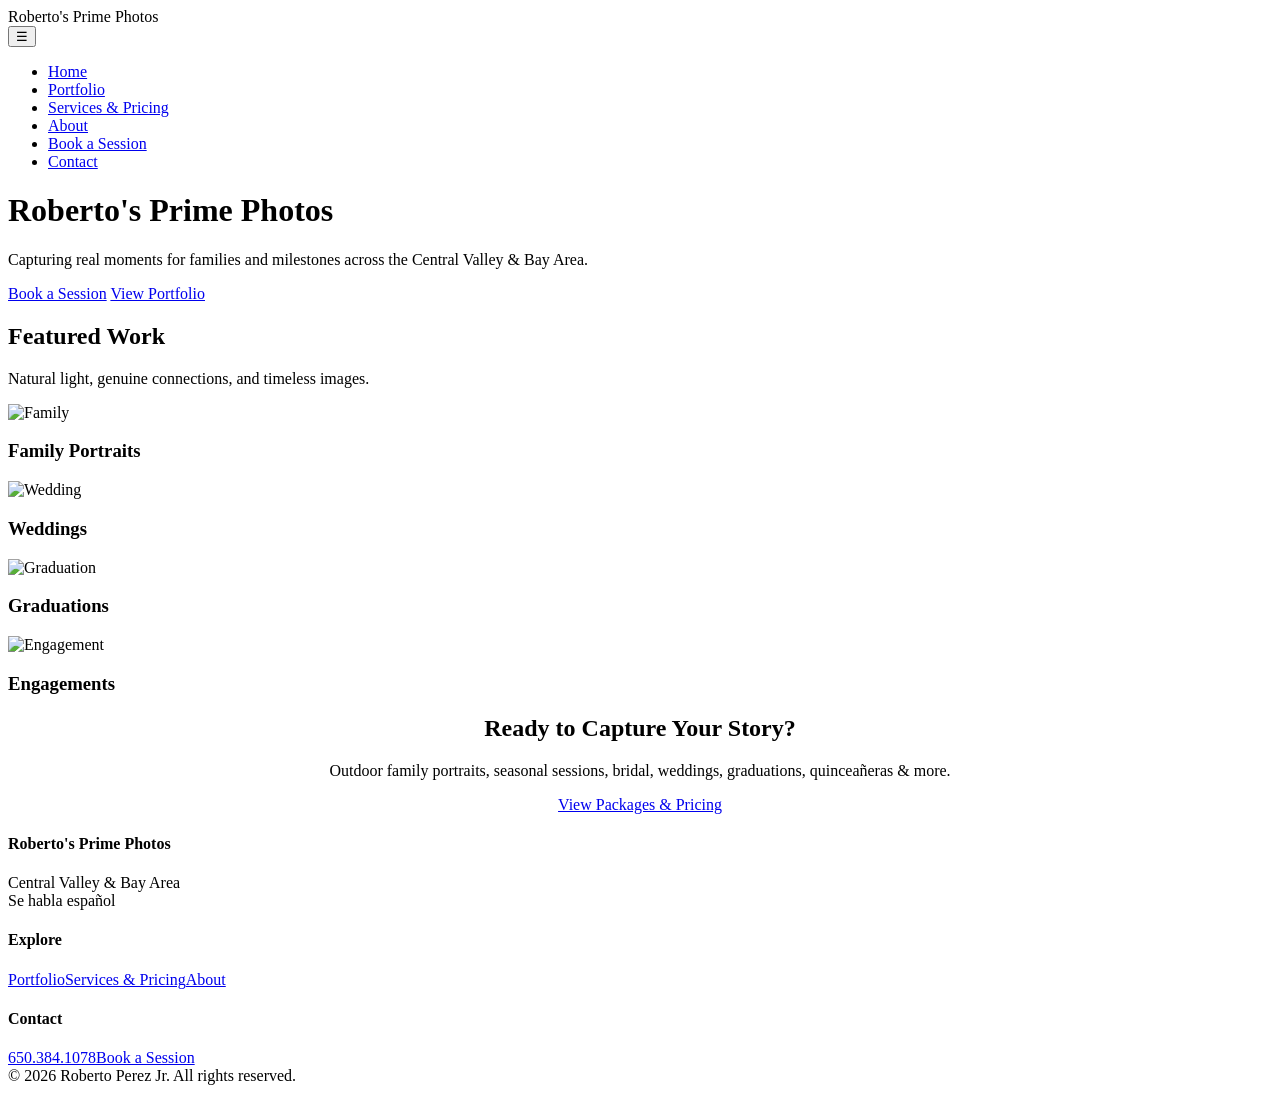
==== index.html @ 820a1268 "Add homepage" ====
<!DOCTYPE html>
<html lang="en">
<head>
<meta charset="UTF-8">
<meta name="viewport" content="width=device-width, initial-scale=1.0">
<title>Roberto's Prime Photos | Central Valley & Bay Area Photographer</title>
<meta name="description" content="Professional photography for families, weddings, graduations and events in California’s Central Valley and Bay Area.">
<link rel="stylesheet" href="styles.css">
</head>
<body>
<nav>
  <div class="logo">Roberto's <span>Prime Photos</span></div>
  <button class="menu-btn">☰</button>
  <ul>
    <li><a href="index.html">Home</a></li>
    <li><a href="portfolio.html">Portfolio</a></li>
    <li><a href="services.html">Services & Pricing</a></li>
    <li><a href="about.html">About</a></li>
    <li><a href="book.html" class="nav-cta">Book a Session</a></li>
    <li><a href="contact.html">Contact</a></li>
  </ul>
</nav>

<header class="hero">
  <div>
    <h1>Roberto's Prime Photos</h1>
    <p>Capturing real moments for families and milestones across the Central Valley & Bay Area.</p>
    <a href="book.html" class="btn">Book a Session</a>
    <a href="portfolio.html" class="btn btn-outline">View Portfolio</a>
  </div>
</header>

<section>
  <h2 class="section-title">Featured Work</h2>
  <p class="section-sub">Natural light, genuine connections, and timeless images.</p>
  <div class="grid-4">
    <div class="card"><img src="https://images.unsplash.com/photo-1511895426328-dc8714191300?w=800&q=80" alt="Family"><div class="card-body"><h3>Family Portraits</h3></div></div>
    <div class="card"><img src="https://images.unsplash.com/photo-1519741497674-611481863552?w=800&q=80" alt="Wedding"><div class="card-body"><h3>Weddings</h3></div></div>
    <div class="card"><img src="https://images.unsplash.com/photo-1523050854058-8df90110c9f1?w=800&q=80" alt="Graduation"><div class="card-body"><h3>Graduations</h3></div></div>
    <div class="card"><img src="https://images.unsplash.com/photo-1465495976277-4387d4b0b4c6?w=800&q=80" alt="Engagement"><div class="card-body"><h3>Engagements</h3></div></div>
  </div>
</section>

<section style="background:var(--bg-alt); text-align:center;">
  <h2 class="section-title">Ready to Capture Your Story?</h2>
  <p class="section-sub">Outdoor family portraits, seasonal sessions, bridal, weddings, graduations, quinceañeras & more.</p>
  <a href="services.html" class="btn">View Packages & Pricing</a>
</section>

<footer>
  <div class="footer-grid">
    <div><h4>Roberto's Prime Photos</h4><p>Central Valley & Bay Area<br>Se habla español</p></div>
    <div><h4>Explore</h4><a href="portfolio.html">Portfolio</a><a href="services.html">Services & Pricing</a><a href="about.html">About</a></div>
    <div><h4>Contact</h4><a href="tel:6503841078">650.384.1078</a><a href="book.html">Book a Session</a></div>
  </div>
  <div class="copyright">© 2026 Roberto Perez Jr. All rights reserved.</div>
</footer>
<script src="script.js"></script>
</body>
</html>
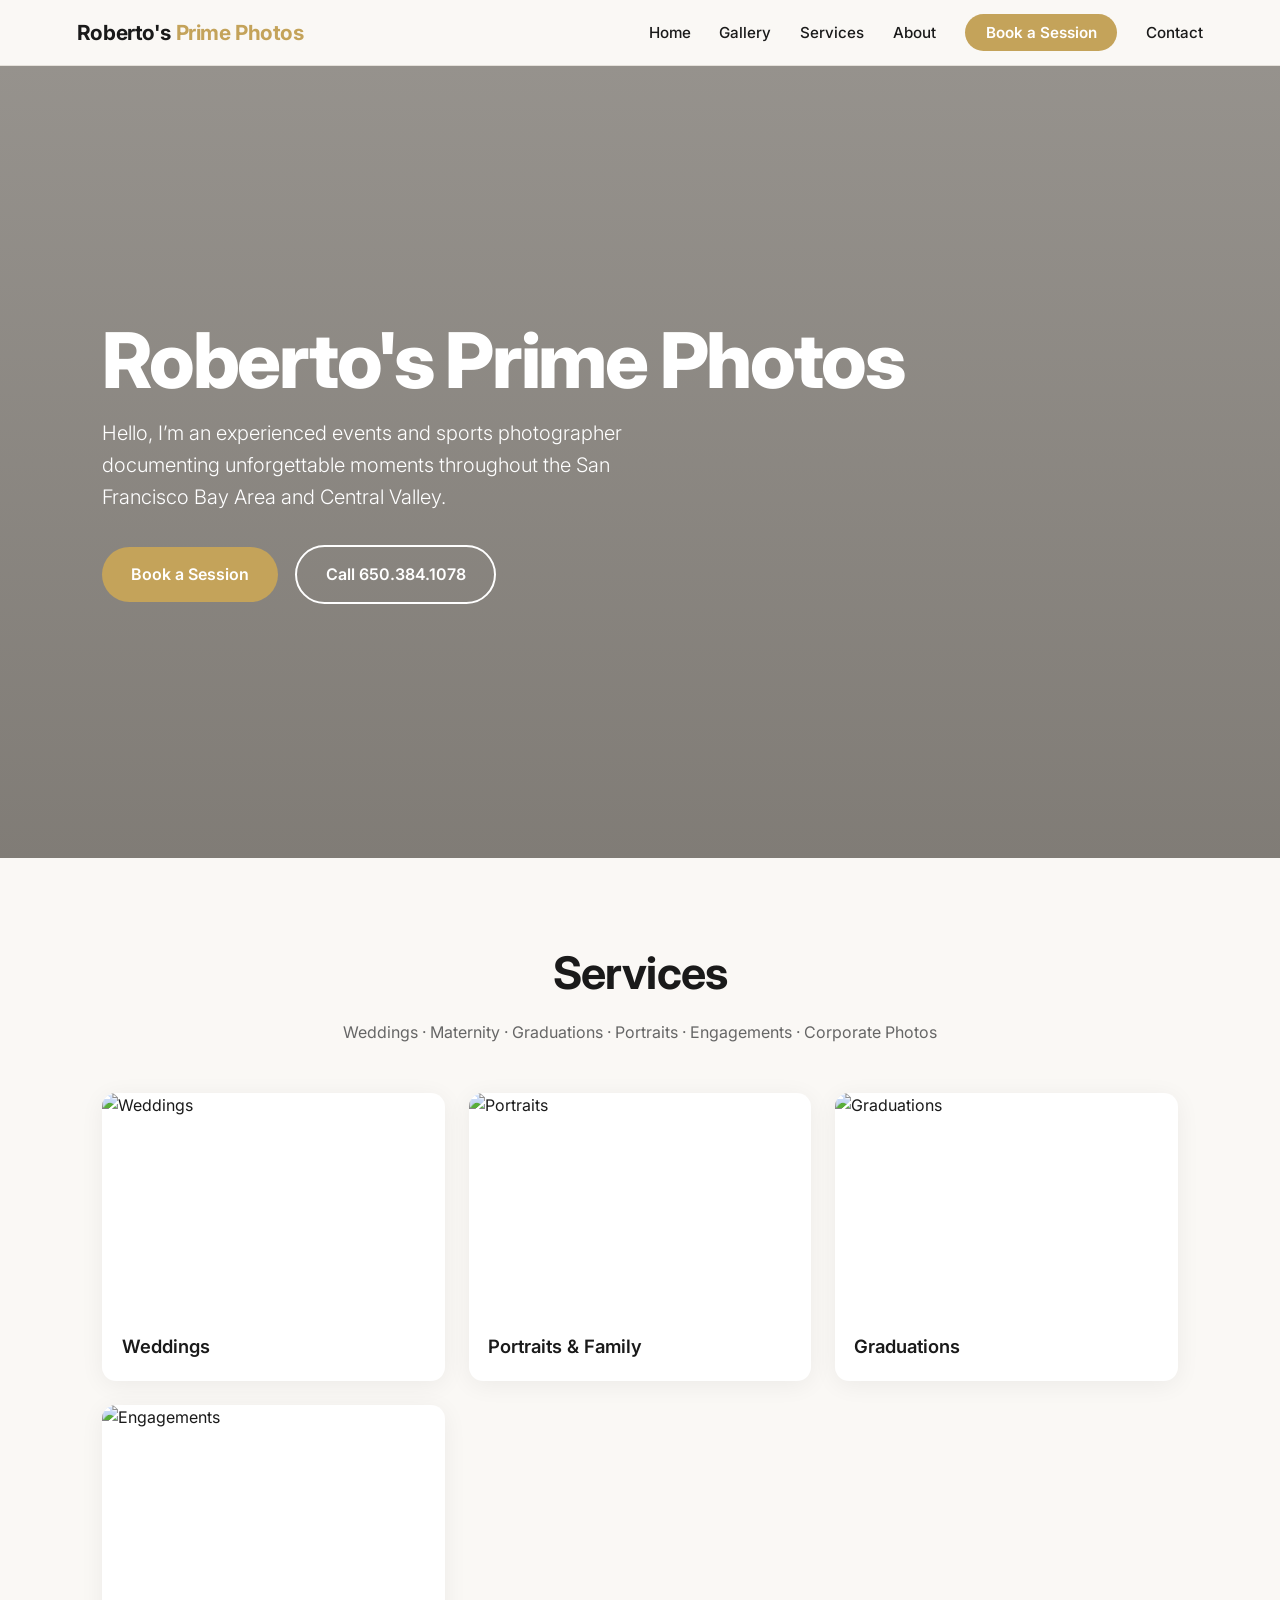
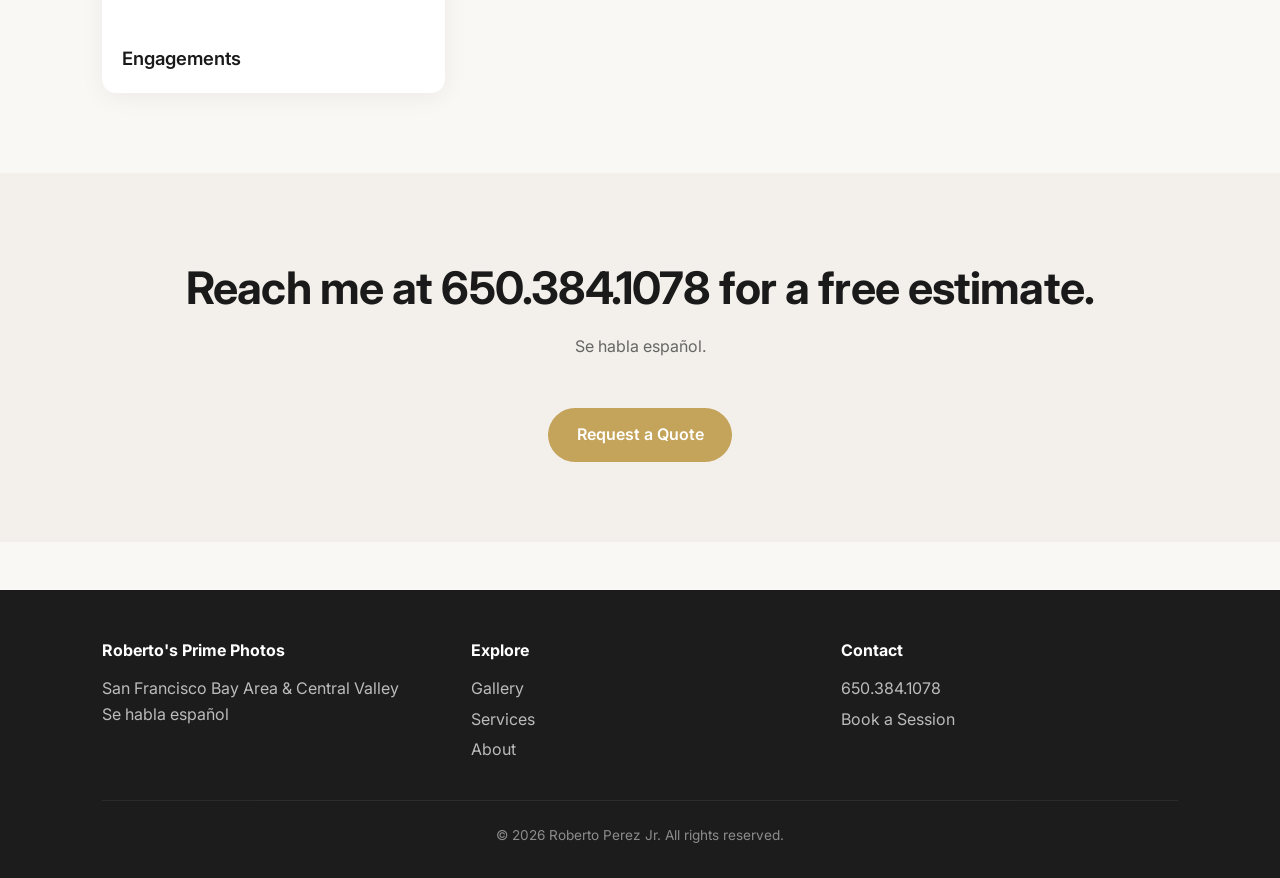
==== commit 9951e6d6: "Update homepage to match current site content" ====
--- a/index.html
+++ b/index.html
@@ -4,7 +4,7 @@
 <meta charset="UTF-8">
 <meta name="viewport" content="width=device-width, initial-scale=1.0">
 <title>Roberto's Prime Photos | Central Valley & Bay Area Photographer</title>
-<meta name="description" content="Professional photography for families, weddings, graduations and events in California’s Central Valley and Bay Area.">
+<meta name="description" content="Professional events and sports photographer documenting unforgettable moments throughout the San Francisco Bay Area and Central Valley. Se habla español.">
 <link rel="stylesheet" href="styles.css">
 </head>
 <body>
@@ -13,8 +13,8 @@
   <button class="menu-btn">☰</button>
   <ul>
     <li><a href="index.html">Home</a></li>
-    <li><a href="portfolio.html">Portfolio</a></li>
-    <li><a href="services.html">Services & Pricing</a></li>
+    <li><a href="portfolio.html">Gallery</a></li>
+    <li><a href="services.html">Services</a></li>
     <li><a href="about.html">About</a></li>
     <li><a href="book.html" class="nav-cta">Book a Session</a></li>
     <li><a href="contact.html">Contact</a></li>
@@ -24,33 +24,33 @@
 <header class="hero">
   <div>
     <h1>Roberto's Prime Photos</h1>
-    <p>Capturing real moments for families and milestones across the Central Valley & Bay Area.</p>
+    <p>Hello, I’m an experienced events and sports photographer documenting unforgettable moments throughout the San Francisco Bay Area and Central Valley.</p>
     <a href="book.html" class="btn">Book a Session</a>
-    <a href="portfolio.html" class="btn btn-outline">View Portfolio</a>
+    <a href="tel:6503841078" class="btn btn-outline">Call 650.384.1078</a>
   </div>
 </header>
 
 <section>
-  <h2 class="section-title">Featured Work</h2>
-  <p class="section-sub">Natural light, genuine connections, and timeless images.</p>
+  <h2 class="section-title">Services</h2>
+  <p class="section-sub">Weddings · Maternity · Graduations · Portraits · Engagements · Corporate Photos</p>
   <div class="grid-4">
-    <div class="card"><img src="https://images.unsplash.com/photo-1511895426328-dc8714191300?w=800&q=80" alt="Family"><div class="card-body"><h3>Family Portraits</h3></div></div>
-    <div class="card"><img src="https://images.unsplash.com/photo-1519741497674-611481863552?w=800&q=80" alt="Wedding"><div class="card-body"><h3>Weddings</h3></div></div>
-    <div class="card"><img src="https://images.unsplash.com/photo-1523050854058-8df90110c9f1?w=800&q=80" alt="Graduation"><div class="card-body"><h3>Graduations</h3></div></div>
-    <div class="card"><img src="https://images.unsplash.com/photo-1465495976277-4387d4b0b4c6?w=800&q=80" alt="Engagement"><div class="card-body"><h3>Engagements</h3></div></div>
+    <div class="card"><img src="https://images.unsplash.com/photo-1519741497674-611481863552?w=800&q=80" alt="Weddings"><div class="card-body"><h3>Weddings</h3></div></div>
+    <div class="card"><img src="https://images.unsplash.com/photo-1511895426328-dc8714191300?w=800&q=80" alt="Portraits"><div class="card-body"><h3>Portraits & Family</h3></div></div>
+    <div class="card"><img src="https://images.unsplash.com/photo-1523050854058-8df90110c9f1?w=800&q=80" alt="Graduations"><div class="card-body"><h3>Graduations</h3></div></div>
+    <div class="card"><img src="https://images.unsplash.com/photo-1465495976277-4387d4b0b4c6?w=800&q=80" alt="Engagements"><div class="card-body"><h3>Engagements</h3></div></div>
   </div>
 </section>
 
 <section style="background:var(--bg-alt); text-align:center;">
-  <h2 class="section-title">Ready to Capture Your Story?</h2>
-  <p class="section-sub">Outdoor family portraits, seasonal sessions, bridal, weddings, graduations, quinceañeras & more.</p>
-  <a href="services.html" class="btn">View Packages & Pricing</a>
+  <h2 class="section-title">Reach me at 650.384.1078 for a free estimate.</h2>
+  <p class="section-sub">Se habla español.</p>
+  <a href="book.html" class="btn">Request a Quote</a>
 </section>
 
 <footer>
   <div class="footer-grid">
-    <div><h4>Roberto's Prime Photos</h4><p>Central Valley & Bay Area<br>Se habla español</p></div>
-    <div><h4>Explore</h4><a href="portfolio.html">Portfolio</a><a href="services.html">Services & Pricing</a><a href="about.html">About</a></div>
+    <div><h4>Roberto's Prime Photos</h4><p>San Francisco Bay Area & Central Valley<br>Se habla español</p></div>
+    <div><h4>Explore</h4><a href="portfolio.html">Gallery</a><a href="services.html">Services</a><a href="about.html">About</a></div>
     <div><h4>Contact</h4><a href="tel:6503841078">650.384.1078</a><a href="book.html">Book a Session</a></div>
   </div>
   <div class="copyright">© 2026 Roberto Perez Jr. All rights reserved.</div>
--- a/styles.css
+++ b/styles.css
@@ -0,0 +1,115 @@
+@import url('https://fonts.googleapis.com/css2?family=Inter:wght@300;400;500;600;700;800&display=swap');
+
+:root {
+  --bg: #faf8f5;
+  --bg-alt: #f3f0eb;
+  --text: #1a1a1a;
+  --muted: #666;
+  --accent: #c4a35a;
+  --accent-dark: #a88b3f;
+  --dark: #1c1c1c;
+  --white: #fff;
+  --border: #e5e1db;
+  --font: 'Inter', system-ui, sans-serif;
+}
+
+* { margin: 0; padding: 0; box-sizing: border-box; }
+body { font-family: var(--font); background: var(--bg); color: var(--text); line-height: 1.6; }
+img { max-width: 100%; display: block; }
+a { color: inherit; text-decoration: none; }
+
+nav {
+  position: sticky; top: 0; z-index: 100;
+  background: rgba(250,248,245,0.96);
+  backdrop-filter: blur(10px);
+  border-bottom: 1px solid var(--border);
+  padding: 1rem 6%;
+  display: flex; justify-content: space-between; align-items: center;
+}
+.logo { font-weight: 700; font-size: 1.3rem; letter-spacing: -0.02em; }
+.logo span { color: var(--accent); }
+nav ul { display: flex; list-style: none; gap: 1.8rem; align-items: center; }
+nav a { font-weight: 500; font-size: 0.95rem; }
+nav a:hover { color: var(--accent); }
+.nav-cta {
+  background: var(--accent); color: white !important;
+  padding: 0.55rem 1.3rem; border-radius: 50px; font-weight: 600;
+}
+.menu-btn { display: none; background: none; border: none; font-size: 1.6rem; cursor: pointer; }
+
+.hero {
+  min-height: 88vh;
+  display: flex; align-items: center;
+  background: linear-gradient(rgba(28,22,14,0.45), rgba(28,22,14,0.55)),
+    url('https://images.unsplash.com/photo-1511895426328-dc8714191300?auto=format&fit=crop&w=2000&q=80') center/cover;
+  color: white; padding: 4rem 8%;
+}
+.hero h1 { font-size: clamp(2.8rem, 6vw, 4.8rem); font-weight: 800; letter-spacing: -0.03em; line-height: 1.05; margin-bottom: 1rem; }
+.hero p { font-size: 1.25rem; font-weight: 300; max-width: 560px; margin-bottom: 2rem; }
+.btn {
+  display: inline-block; background: var(--accent); color: white;
+  padding: 0.9rem 1.8rem; border-radius: 50px; font-weight: 600; border: none; cursor: pointer;
+}
+.btn:hover { background: var(--accent-dark); }
+.btn-outline { background: transparent; border: 2px solid white; color: white; margin-left: 0.8rem; }
+.btn-outline:hover { background: white; color: var(--dark); }
+
+section { padding: 5rem 8%; }
+.section-title { font-size: clamp(2rem, 4vw, 2.8rem); font-weight: 700; letter-spacing: -0.02em; text-align: center; margin-bottom: 0.6rem; }
+.section-sub { text-align: center; color: var(--muted); max-width: 620px; margin: 0 auto 3rem; }
+
+.grid-4 { display: grid; grid-template-columns: repeat(auto-fit, minmax(260px, 1fr)); gap: 1.5rem; }
+.card { background: white; border-radius: 14px; overflow: hidden; box-shadow: 0 4px 24px rgba(0,0,0,0.06); transition: transform 0.3s; }
+.card:hover { transform: translateY(-6px); }
+.card img { height: 220px; width: 100%; object-fit: cover; }
+.card-body { padding: 1.2rem; }
+.card h3 { font-size: 1.15rem; font-weight: 600; }
+
+.packages { display: grid; grid-template-columns: repeat(auto-fit, minmax(270px, 1fr)); gap: 1.5rem; }
+.package {
+  background: white; border: 1px solid var(--border); border-radius: 16px;
+  padding: 2rem; text-align: center;
+}
+.package.popular { border-color: var(--accent); box-shadow: 0 10px 30px rgba(196,163,90,0.18); transform: scale(1.02); }
+.package h3 { font-size: 1.4rem; font-weight: 700; }
+.package .price { font-size: 2.4rem; font-weight: 800; color: var(--accent); margin: 1rem 0; }
+.package ul { list-style: none; text-align: left; margin: 1.4rem 0; }
+.package li { padding: 0.35rem 0; }
+.package li::before { content: "✓ "; color: var(--accent); font-weight: bold; }
+
+.filters { display: flex; flex-wrap: wrap; gap: 0.6rem; justify-content: center; margin-bottom: 2rem; }
+.filter-btn {
+  padding: 0.5rem 1.2rem; border: 1px solid var(--border); background: white;
+  border-radius: 50px; cursor: pointer; font-weight: 500;
+}
+.filter-btn.active, .filter-btn:hover { background: var(--accent); color: white; border-color: var(--accent); }
+.gallery { display: grid; grid-template-columns: repeat(auto-fill, minmax(280px, 1fr)); gap: 1rem; }
+.gallery-item { border-radius: 12px; overflow: hidden; aspect-ratio: 4/3; }
+.gallery-item img { width: 100%; height: 100%; object-fit: cover; transition: transform 0.4s; }
+.gallery-item:hover img { transform: scale(1.06); }
+
+.form-wrap { display: grid; grid-template-columns: 1.5fr 1fr; gap: 3rem; max-width: 1100px; margin: 0 auto; }
+.form-group { margin-bottom: 1.2rem; }
+.form-group label { display: block; font-weight: 600; margin-bottom: 0.35rem; font-size: 0.9rem; }
+.form-group input, .form-group select, .form-group textarea {
+  width: 100%; padding: 0.85rem 1rem; border: 1px solid var(--border); border-radius: 10px; font-size: 1rem; background: white;
+}
+.form-group input:focus, .form-group select:focus, .form-group textarea:focus { outline: none; border-color: var(--accent); }
+.conditional { display: none; }
+.side { background: white; border-radius: 16px; padding: 2rem; box-shadow: 0 4px 20px rgba(0,0,0,0.05); height: fit-content; }
+
+footer { background: var(--dark); color: #bbb; padding: 3rem 8% 2rem; margin-top: 3rem; }
+.footer-grid { display: grid; grid-template-columns: repeat(auto-fit, minmax(180px, 1fr)); gap: 2rem; margin-bottom: 2rem; }
+footer h4 { color: white; margin-bottom: 0.8rem; }
+footer a { display: block; margin-bottom: 0.3rem; }
+.copyright { text-align: center; font-size: 0.85rem; opacity: 0.7; border-top: 1px solid #333; padding-top: 1.5rem; }
+
+@media (max-width: 860px) {
+  nav ul { display: none; position: absolute; top: 100%; left: 0; right: 0; background: var(--bg); flex-direction: column; padding: 1.5rem; gap: 1rem; border-bottom: 1px solid var(--border); }
+  nav ul.open { display: flex; }
+  .menu-btn { display: block; }
+  .form-wrap { grid-template-columns: 1fr; }
+  .btn-outline { margin-left: 0; margin-top: 0.8rem; }
+  section { padding: 3.5rem 1.5rem; }
+  .hero { padding: 3rem 1.5rem; }
+}
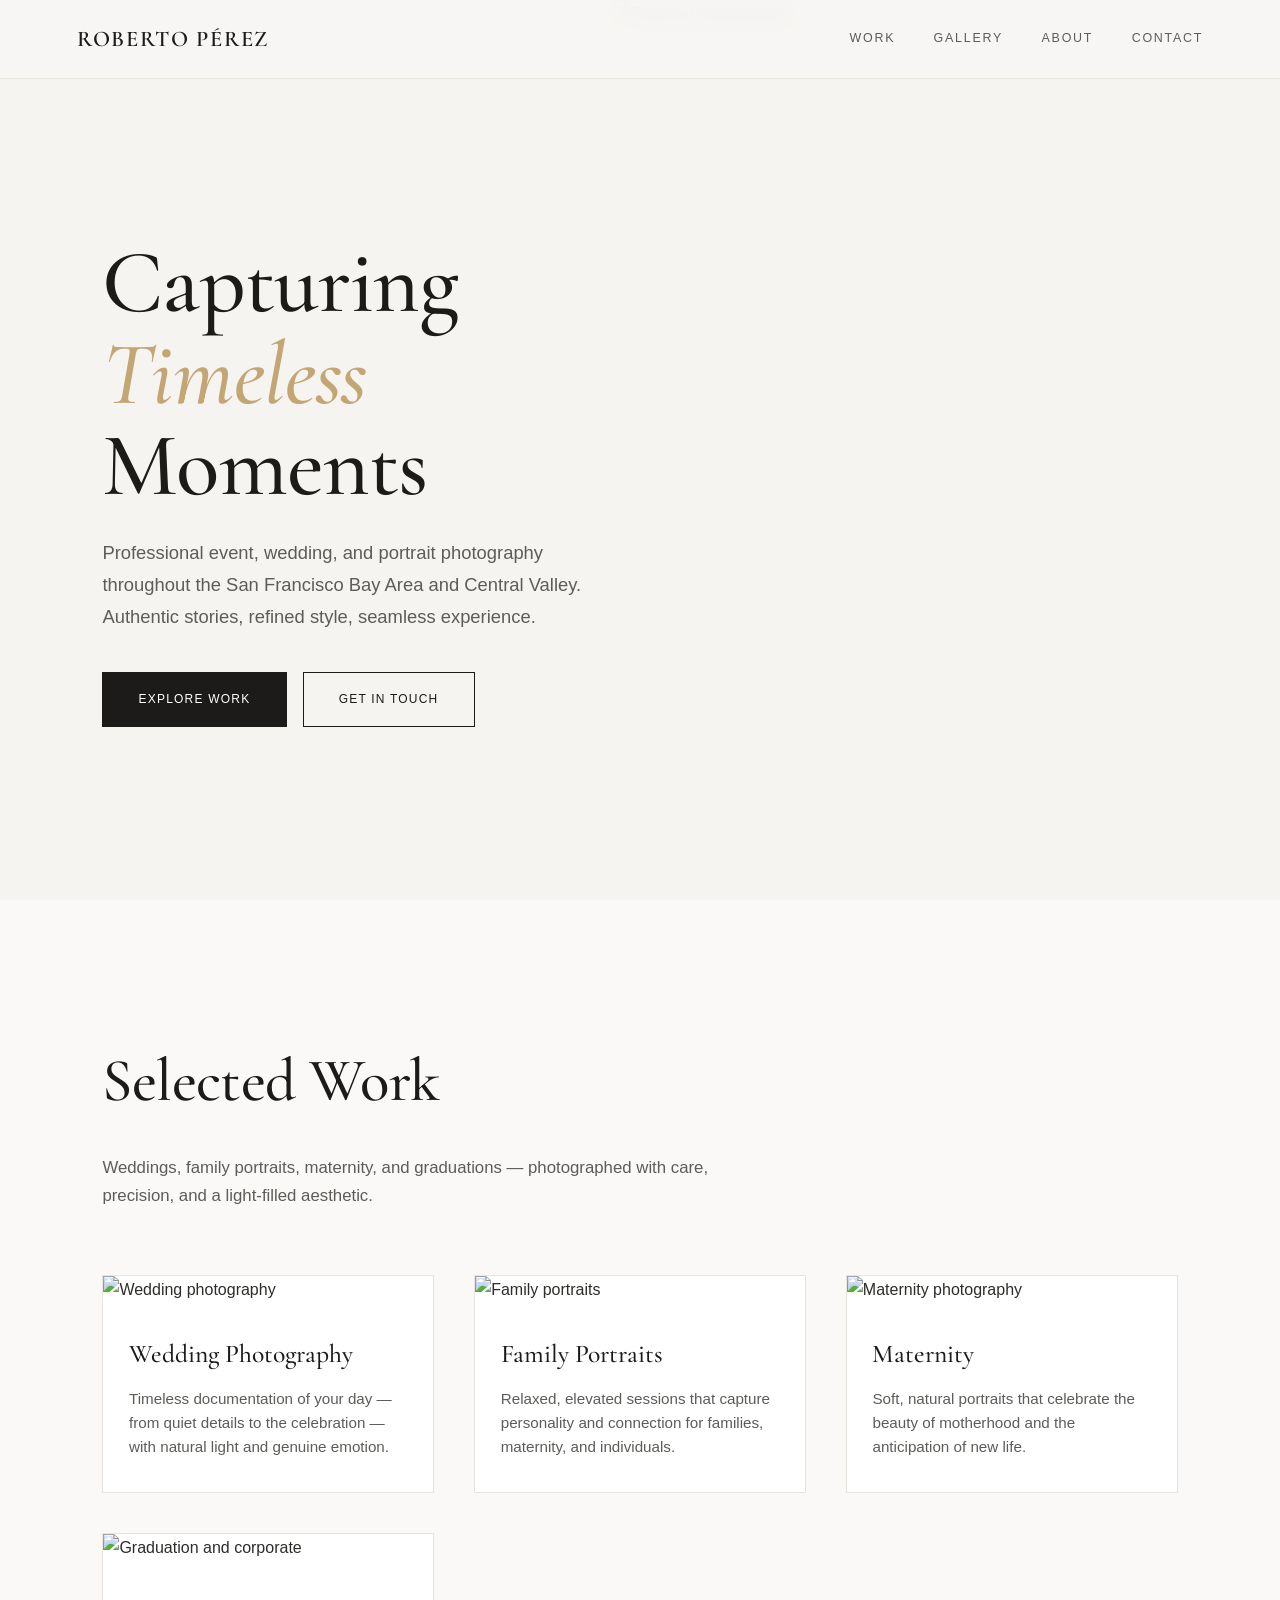
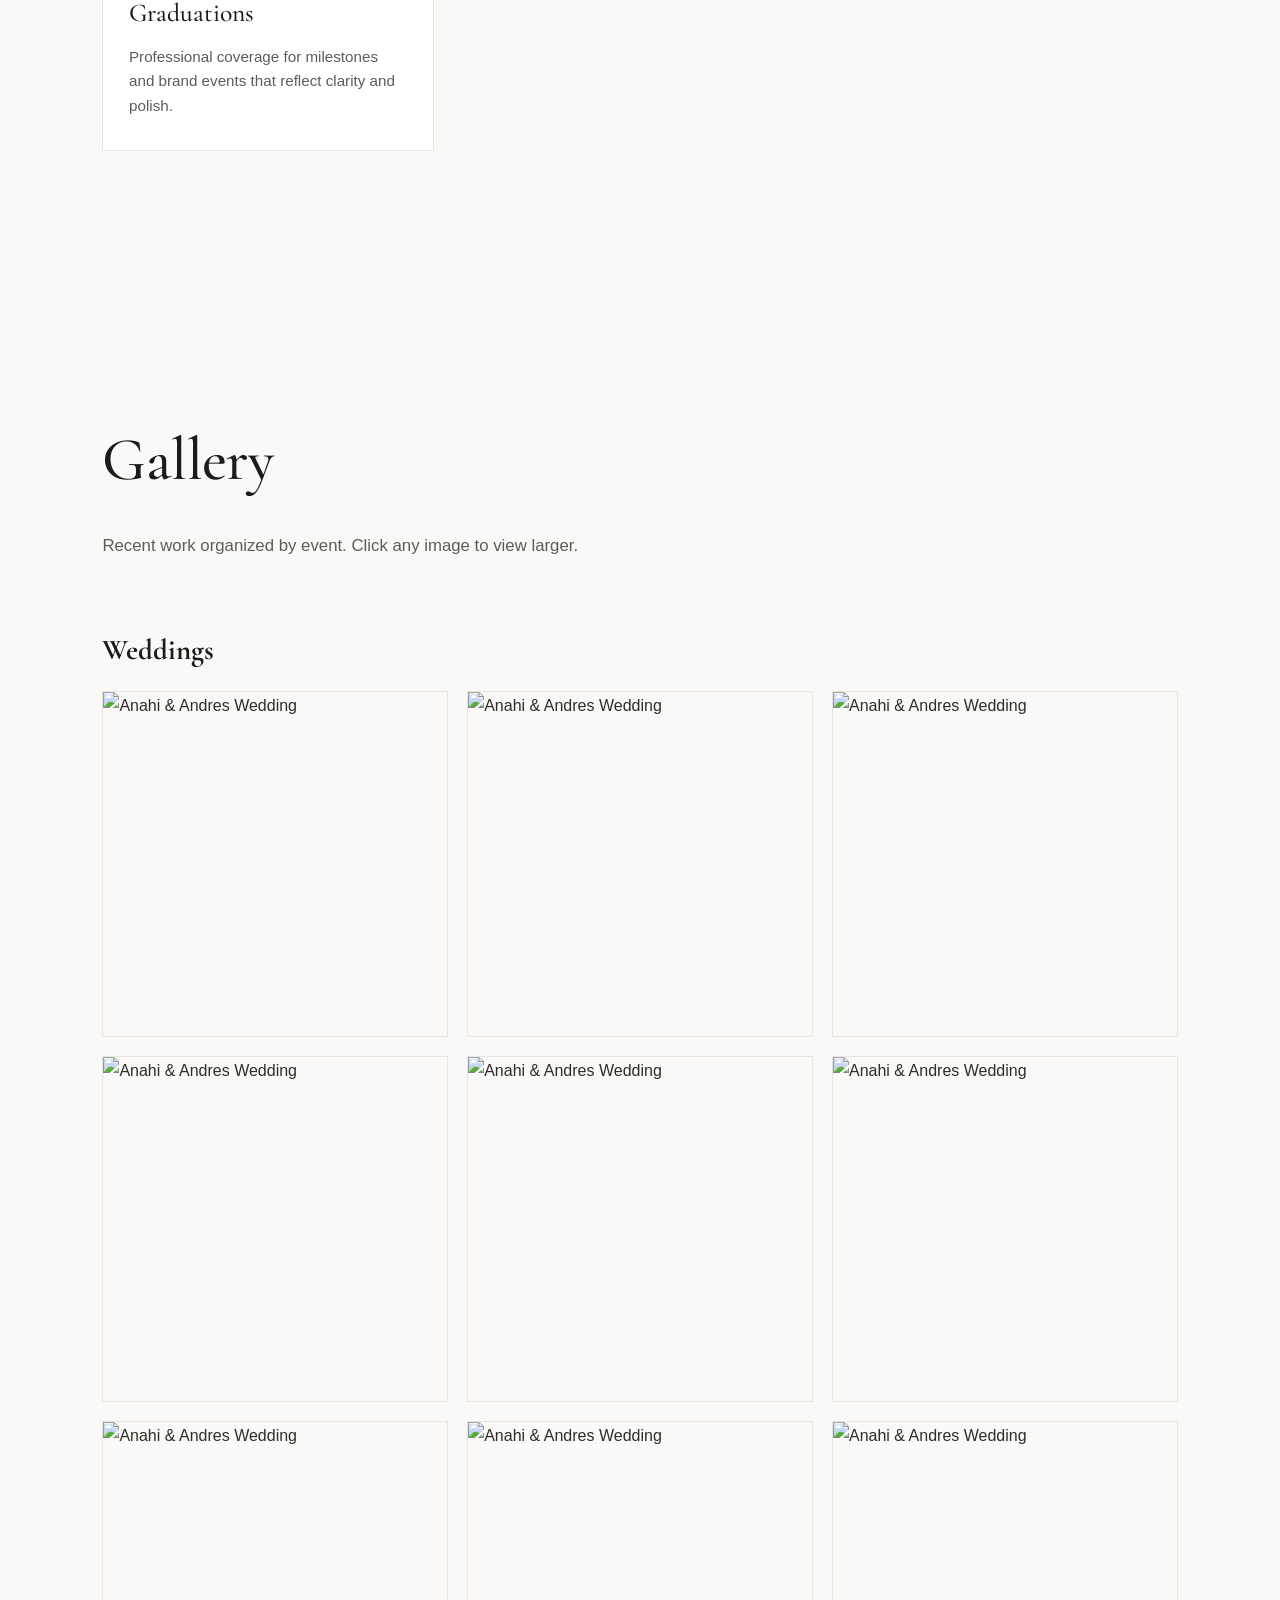
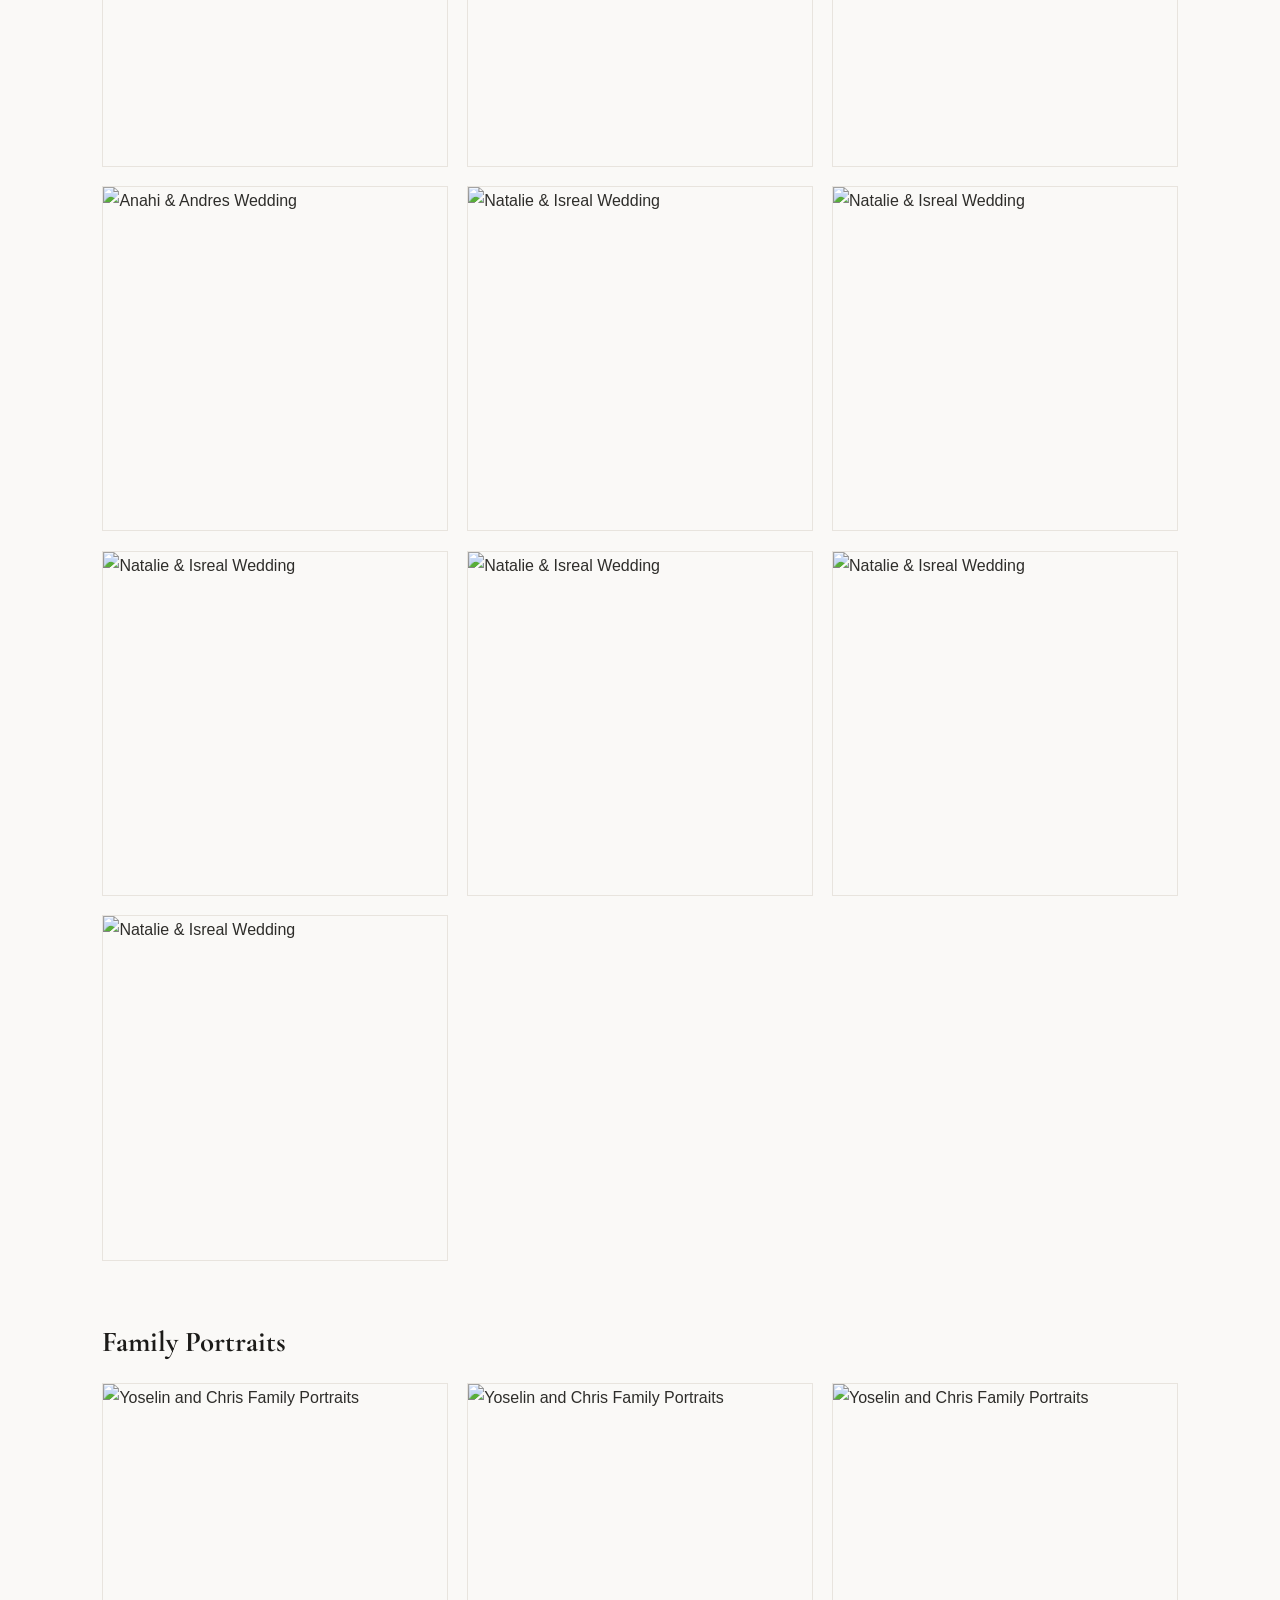
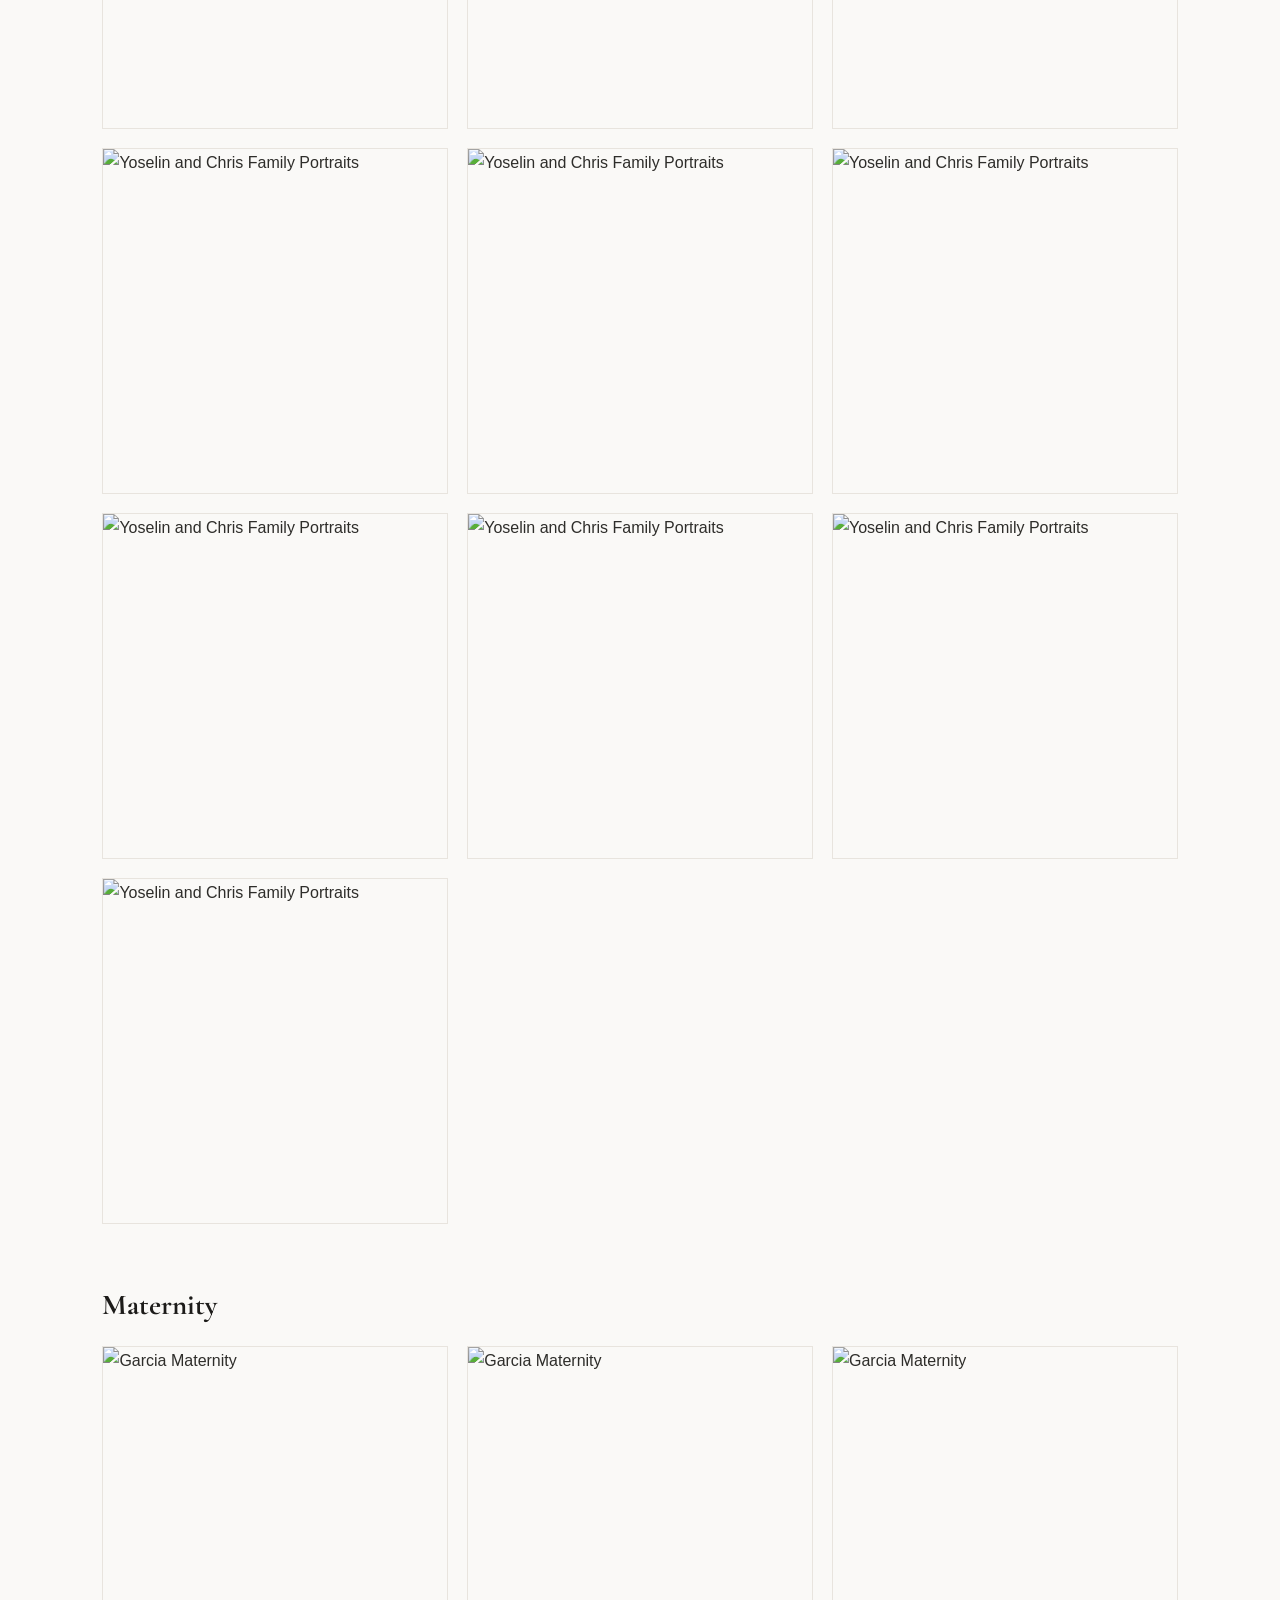
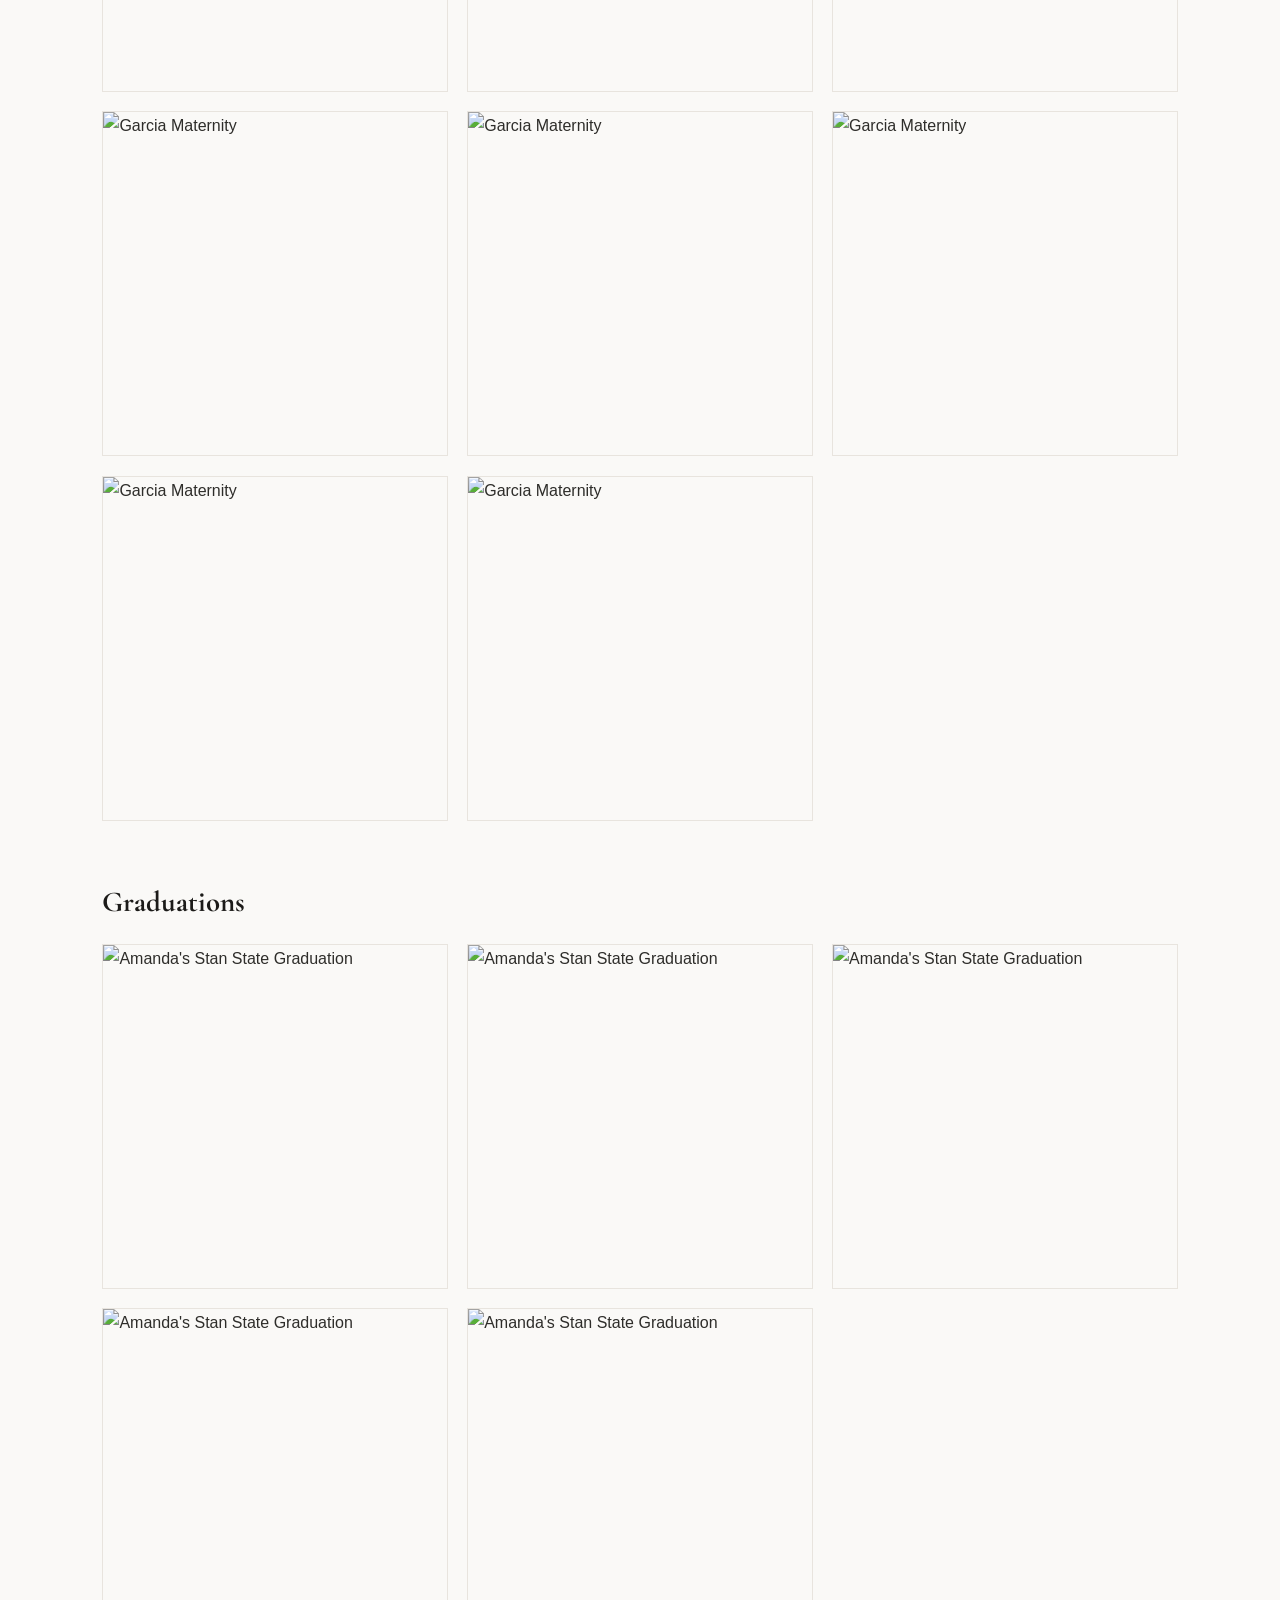
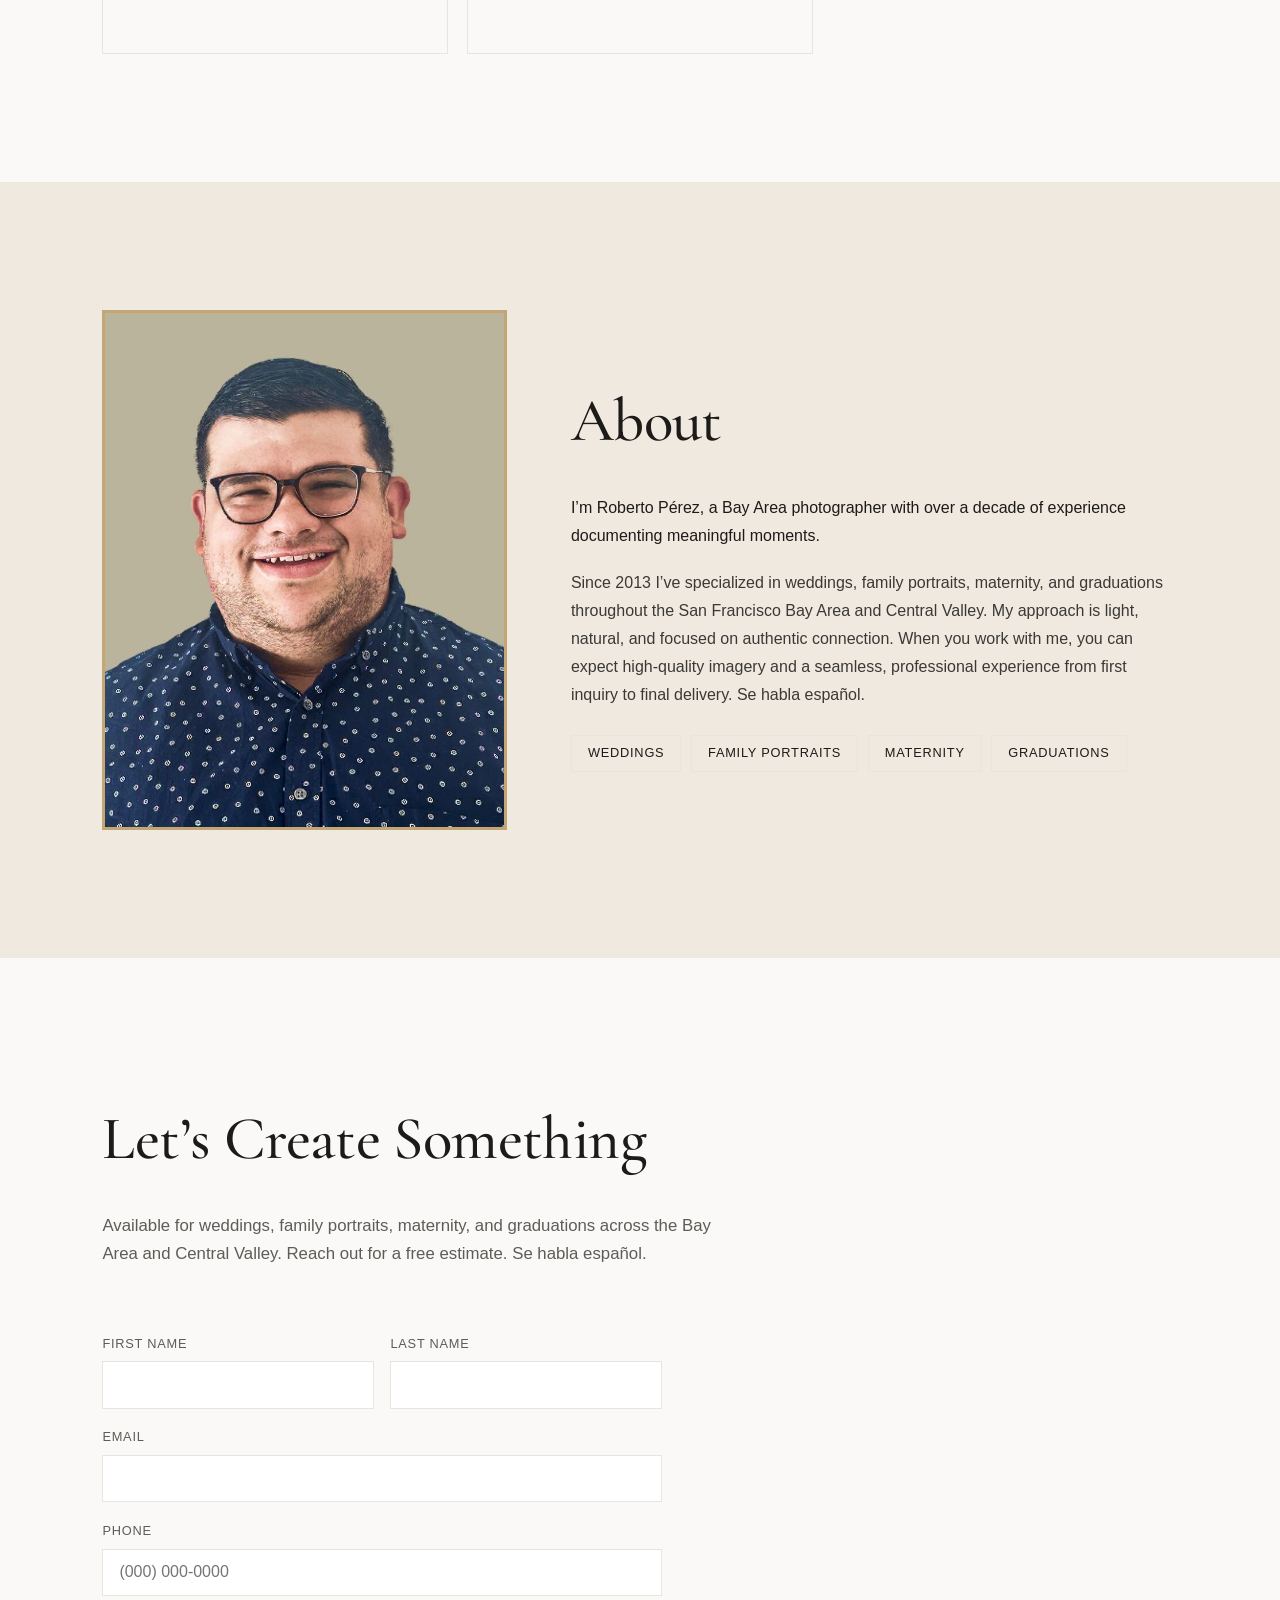
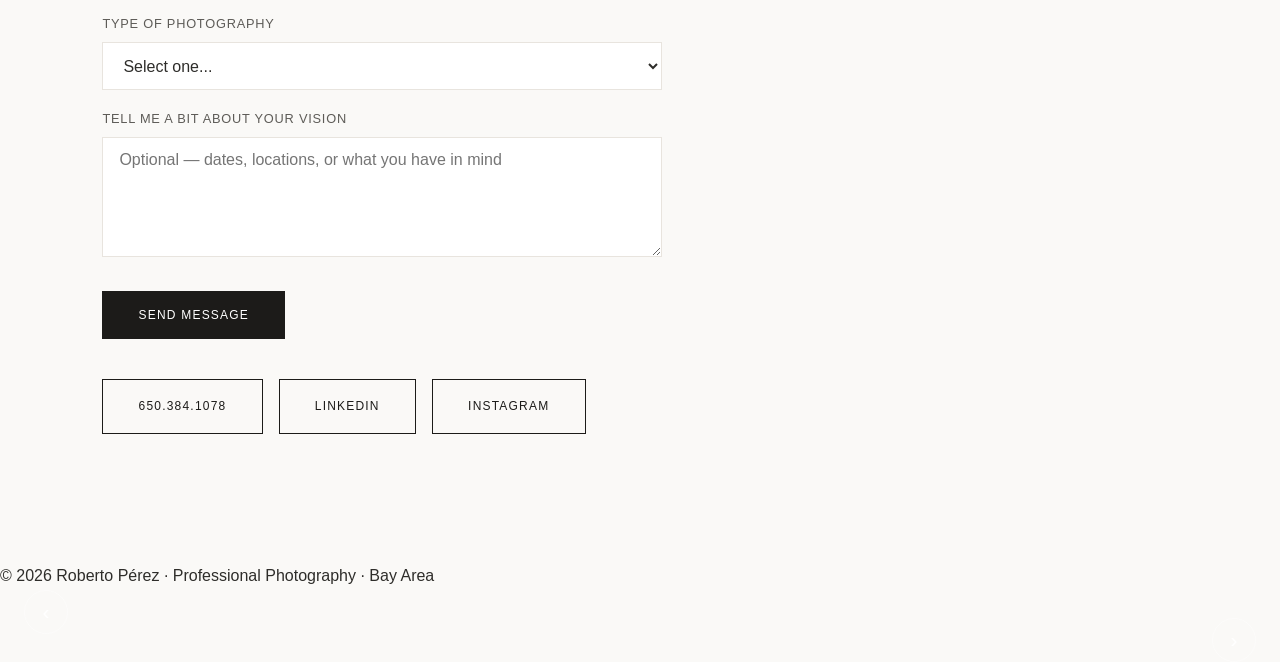
==== commit dbd7d8f1: "Update index.html" ====
--- a/index.html
+++ b/index.html
@@ -3,58 +3,672 @@
 <head>
 <meta charset="UTF-8">
 <meta name="viewport" content="width=device-width, initial-scale=1.0">
-<title>Roberto's Prime Photos | Central Valley & Bay Area Photographer</title>
-<meta name="description" content="Professional events and sports photographer documenting unforgettable moments throughout the San Francisco Bay Area and Central Valley. Se habla español.">
-<link rel="stylesheet" href="styles.css">
+<title>Roberto's Prime Photos</title>
+<link rel="preconnect" href="https://fonts.googleapis.com">
+<link href="https://fonts.googleapis.com/css2?family=Cormorant+Garamond:ital,wght@0,400;0,500;0,600;0,700;1,400&display=swap" rel="stylesheet">
+<style>
+:root {
+  --bg: #faf9f7;
+  --surface: #ffffff;
+  --gold: #c4a574;
+  --gold-dark: #a68a5b;
+  --gold-soft: #f0e9df;
+  --black: #1c1b19;
+  --text: #2e2d2a;
+  --muted: #5e5c58;
+  --gray: #e8e4de;
+  --light-gray: #f6f4f1;
+}
+* { box-sizing: border-box; margin: 0; padding: 0; }
+html { scroll-behavior: smooth; }
+body {
+  background: var(--bg);
+  color: var(--text);
+  font-family: Arial, Helvetica, sans-serif;
+  line-height: 1.75;
+  font-weight: 400;
+  font-size: 16px;
+}
+header {
+  position: fixed;
+  top: 0; left: 0; right: 0;
+  z-index: 100;
+  background: rgba(247,246,244,0.95);
+  backdrop-filter: blur(10px);
+  border-bottom: 1px solid var(--gray);
+  padding: 1.2rem 6%;
+  display: flex;
+  justify-content: space-between;
+  align-items: center;
+}
+.logo {
+  font-family: 'Cormorant Garamond', serif;
+  font-weight: 600;
+  font-size: 1.4rem;
+  letter-spacing: 0.08em;
+  color: var(--black);
+}
+nav {
+  display: flex;
+  align-items: center;
+}
+nav a {
+  color: var(--muted);
+  text-decoration: none;
+  margin-left: 2.4rem;
+  font-size: 0.78rem;
+  letter-spacing: 0.14em;
+  text-transform: uppercase;
+  transition: color 0.2s;
+  position: relative;
+  font-family: Arial, Helvetica, sans-serif;
+}
+nav a:hover,
+nav a.active { color: var(--gold); }
+nav a.active::after {
+  content: '';
+  position: absolute;
+  bottom: -6px;
+  left: 0;
+  right: 0;
+  height: 1px;
+  background: var(--gold);
+}
+.menu-toggle {
+  display: none;
+  background: none;
+  border: none;
+  cursor: pointer;
+  padding: 0.4rem;
+}
+.menu-toggle span {
+  display: block;
+  width: 22px;
+  height: 2px;
+  background: var(--black);
+  margin: 5px 0;
+  transition: 0.3s;
+}
+@media (max-width: 900px) {
+  .menu-toggle { display: block; }
+  nav {
+    position: absolute;
+    top: 100%;
+    left: 0;
+    right: 0;
+    background: var(--bg);
+    flex-direction: column;
+    align-items: flex-start;
+    padding: 1.5rem 6%;
+    border-bottom: 1px solid var(--gray);
+    display: none;
+  }
+  nav.open { display: flex; }
+  nav a {
+    margin: 0.8rem 0;
+    font-size: 1rem;
+  }
+  .hero-visual { display: none; }
+  .about-grid { grid-template-columns: 1fr; }
+  .hero { padding-top: 6rem; min-height: auto; padding-bottom: 4rem; }
+  .gallery {
+    display: flex;
+    overflow-x: auto;
+    scroll-snap-type: x mandatory;
+    gap: 0.5rem;
+    padding: 0 1rem 1rem;
+    -webkit-overflow-scrolling: touch;
+    scrollbar-width: none;
+  }
+  .gallery::-webkit-scrollbar { display: none; }
+  .gallery-item {
+    flex: 0 0 85%;
+    scroll-snap-align: center;
+    aspect-ratio: 1 / 1;
+    border-radius: 4px;
+  }
+  .grid {
+    grid-template-columns: 1fr;
+  }
+}
+.hero {
+  min-height: 100vh;
+  display: flex;
+  align-items: center;
+  padding: 10rem 8% 6rem;
+  position: relative;
+  background: var(--light-gray);
+}
+.hero-content { max-width: 560px; z-index: 2; }
+.hero h1 {
+  font-family: 'Cormorant Garamond', 'Times New Roman', serif;
+  font-size: clamp(3.4rem, 7vw, 5.6rem);
+  font-weight: 500;
+  line-height: 1.02;
+  color: var(--black);
+  margin-bottom: 1.6rem;
+  letter-spacing: -0.01em;
+}
+.hero h1 em {
+  font-style: italic;
+  color: var(--gold);
+}
+.hero p {
+  font-size: 1.15rem;
+  color: var(--muted);
+  margin-bottom: 2.4rem;
+  max-width: 480px;
+  font-weight: 300;
+}
+.cta { display: flex; gap: 1rem; flex-wrap: wrap; }
+.btn {
+  padding: 1rem 2.2rem;
+  font-weight: 400;
+  text-decoration: none;
+  letter-spacing: 0.1em;
+  text-transform: uppercase;
+  font-size: 0.75rem;
+  transition: all 0.25s ease;
+  border: 1px solid transparent;
+  font-family: Arial, Helvetica, sans-serif;
+  cursor: pointer;
+}
+.btn-primary {
+  background: var(--black);
+  color: #fff;
+  border-color: var(--black);
+}
+.btn-primary:hover { 
+  background: var(--gold-dark); 
+  border-color: var(--gold-dark);
+}
+.btn-ghost {
+  border-color: var(--black);
+  color: var(--black);
+  background: transparent;
+}
+.btn-ghost:hover { 
+  border-color: var(--gold); 
+  color: var(--gold-dark); 
+}
+.hero-visual {
+  position: absolute;
+  right: 0;
+  top: 0;
+  width: 52%;
+  height: 100%;
+  overflow: hidden;
+}
+.hero-visual img {
+  width: 100%;
+  height: 100%;
+  object-fit: cover;
+  object-position: center 30%;
+}
+section { padding: 8rem 8%; }
+h2 {
+  font-family: 'Cormorant Garamond', 'Times New Roman', serif;
+  font-size: clamp(2.6rem, 5vw, 3.8rem);
+  font-weight: 500;
+  color: var(--black);
+  margin-bottom: 1.2rem;
+  letter-spacing: -0.01em;
+}
+.section-sub {
+  color: var(--muted);
+  margin-bottom: 4rem;
+  max-width: 620px;
+  font-size: 1.05rem;
+  line-height: 1.7;
+}
+.grid {
+  display: grid;
+  grid-template-columns: repeat(auto-fit, minmax(300px, 1fr));
+  gap: 2.5rem;
+}
+.card {
+  background: var(--surface);
+  overflow: hidden;
+  border: 1px solid var(--gray);
+  transition: box-shadow 0.3s ease;
+}
+.card:hover {
+  box-shadow: 0 8px 30px rgba(0,0,0,0.06);
+}
+.card img {
+  width: 100%;
+  height: 340px;
+  object-fit: cover;
+}
+.card-body { 
+  padding: 1.8rem 1.6rem 2rem; 
+}
+.card h3 {
+  font-family: 'Cormorant Garamond', 'Times New Roman', serif;
+  font-size: 1.6rem;
+  font-weight: 500;
+  margin-bottom: 0.6rem;
+  color: var(--black);
+}
+.card p { 
+  color: var(--muted); 
+  font-size: 0.95rem; 
+  line-height: 1.6;
+}
+.gallery {
+  display: grid;
+  grid-template-columns: repeat(auto-fill, minmax(280px, 1fr));
+  gap: 1.2rem;
+}
+.gallery-item {
+  position: relative;
+  aspect-ratio: 1;
+  overflow: hidden;
+  cursor: pointer;
+  border: 1px solid var(--gray);
+  transition: transform 0.25s;
+}
+.gallery-item:hover { transform: scale(1.02); z-index: 2; }
+.gallery-item img {
+  width: 100%;
+  height: 100%;
+  object-fit: cover;
+  transition: transform 0.4s;
+}
+.gallery-item:hover img { transform: scale(1.06); }
+.gallery-caption {
+  position: absolute;
+  bottom: 0;
+  left: 0;
+  right: 0;
+  background: linear-gradient(transparent, rgba(28,27,25,0.75));
+  color: #fff;
+  padding: 1.2rem 0.8rem 0.6rem;
+  font-size: 0.75rem;
+  letter-spacing: 0.06em;
+  text-transform: uppercase;
+  font-weight: 400;
+  opacity: 0;
+  transition: opacity 0.3s;
+}
+.gallery-item:hover .gallery-caption { opacity: 1; }
+.about-grid {
+  display: grid;
+  grid-template-columns: 1fr 1.5fr;
+  gap: 4rem;
+  align-items: center;
+}
+.about-img {
+  overflow: hidden;
+  height: 520px;
+  border: 1px solid var(--gray);
+}
+.about-img img { width: 100%; height: 100%; object-fit: cover; }
+.tags { display: flex; flex-wrap: wrap; gap: 0.6rem; margin-top: 1.6rem; }
+.tag {
+  background: var(--gold-soft);
+  color: var(--black);
+  padding: 0.4rem 1rem;
+  font-size: 0.8rem;
+  letter-spacing: 0.06em;
+  text-transform: uppercase;
+  border: 1px solid var(--gray);
+}
+.form {
+  max-width: 560px;
+  margin-top: 2rem;
+  display: flex;
+  flex-direction: column;
+  gap: 1.1rem;
+}
+.form-row {
+  display: flex;
+  gap: 1rem;
+}
+.form-row .field { flex: 1; }
+.field label {
+  display: block;
+  font-size: 0.8rem;
+  letter-spacing: 0.06em;
+  text-transform: uppercase;
+  color: var(--muted);
+  margin-bottom: 0.4rem;
+}
+.field input, .field select, .field textarea {
+  width: 100%;
+  padding: 0.85rem 1rem;
+  border: 1px solid var(--gray);
+  background: var(--surface);
+  color: var(--text);
+  font-family: inherit;
+  font-size: 1rem;
+  font-weight: 300;
+  outline: none;
+  transition: border-color 0.2s;
+}
+.field input:focus, .field select:focus, .field textarea:focus {
+  border-color: var(--gold);
+}
+.field textarea { min-height: 120px; resize: vertical; }
+.form button {
+  align-self: flex-start;
+  margin-top: 0.5rem;
+}
+  padding: 3rem 6%;
+  border-top: 1px solid var(--gray);
+  text-align: center;
+  color: var(--muted);
+  font-size: 0.85rem;
+  letter-spacing: 0.04em;
+}
+.lightbox {
+  display: none;
+  position: fixed;
+  inset: 0;
+  background: rgba(26,26,26,0.94);
+  z-index: 1000;
+  align-items: center;
+  justify-content: center;
+}
+.lightbox.active { display: flex; }
+.lightbox img {
+  max-width: 90vw;
+  max-height: 86vh;
+  object-fit: contain;
+}
+.lightbox-close, .lightbox-nav {
+  position: absolute;
+  background: transparent;
+  border: 1px solid rgba(255,255,255,0.4);
+  color: #fff;
+  width: 44px;
+  height: 44px;
+  border-radius: 50%;
+  font-size: 1.3rem;
+  cursor: pointer;
+  display: flex;
+  align-items: center;
+  justify-content: center;
+  transition: border-color 0.2s, background 0.2s;
+}
+.lightbox-close:hover, .lightbox-nav:hover {
+  border-color: var(--gold);
+  background: rgba(184,149,106,0.2);
+}
+.lightbox-close { top: 1.5rem; right: 1.5rem; }
+.lightbox-prev { left: 1.5rem; }
+.lightbox-next { right: 1.5rem; }
+</style>
 </head>
 <body>
-<nav>
-  <div class="logo">Roberto's <span>Prime Photos</span></div>
-  <button class="menu-btn">☰</button>
-  <ul>
-    <li><a href="index.html">Home</a></li>
-    <li><a href="portfolio.html">Gallery</a></li>
-    <li><a href="services.html">Services</a></li>
-    <li><a href="about.html">About</a></li>
-    <li><a href="book.html" class="nav-cta">Book a Session</a></li>
-    <li><a href="contact.html">Contact</a></li>
-  </ul>
-</nav>
-
-<header class="hero">
-  <div>
-    <h1>Roberto's Prime Photos</h1>
-    <p>Hello, I’m an experienced events and sports photographer documenting unforgettable moments throughout the San Francisco Bay Area and Central Valley.</p>
-    <a href="book.html" class="btn">Book a Session</a>
-    <a href="tel:6503841078" class="btn btn-outline">Call 650.384.1078</a>
-  </div>
+<header>
+  <div class="logo">ROBERTO PÉREZ</div>
+  <button class="menu-toggle" id="menuToggle" aria-label="Menu">
+    <span></span>
+    <span></span>
+    <span></span>
+  </button>
+  <nav id="nav">
+    <a href="#work">Work</a>
+    <a href="#gallery">Gallery</a>
+    <a href="#about">About</a>
+    <a href="#contact">Contact</a>
+  </nav>
 </header>
 
-<section>
-  <h2 class="section-title">Services</h2>
-  <p class="section-sub">Weddings · Maternity · Graduations · Portraits · Engagements · Corporate Photos</p>
-  <div class="grid-4">
-    <div class="card"><img src="https://images.unsplash.com/photo-1519741497674-611481863552?w=800&q=80" alt="Weddings"><div class="card-body"><h3>Weddings</h3></div></div>
-    <div class="card"><img src="https://images.unsplash.com/photo-1511895426328-dc8714191300?w=800&q=80" alt="Portraits"><div class="card-body"><h3>Portraits & Family</h3></div></div>
-    <div class="card"><img src="https://images.unsplash.com/photo-1523050854058-8df90110c9f1?w=800&q=80" alt="Graduations"><div class="card-body"><h3>Graduations</h3></div></div>
-    <div class="card"><img src="https://images.unsplash.com/photo-1465495976277-4387d4b0b4c6?w=800&q=80" alt="Engagements"><div class="card-body"><h3>Engagements</h3></div></div>
+<section class="hero">
+  <div class="hero-content">
+    <h1>Capturing <em>Timeless</em><br>Moments</h1>
+    <p>Professional event, wedding, and portrait photography throughout the San Francisco Bay Area and Central Valley. Authentic stories, refined style, seamless experience.</p>
+    <div class="cta">
+      <a href="#work" class="btn btn-primary">Explore Work</a>
+      <a href="#contact" class="btn btn-ghost">Get in Touch</a>
+    </div>
+  </div>
+  <div class="hero-visual">
+    <img loading="lazy" src="https://robertosprimephotos.com/assets/images/slideshow02-187c38e4.jpg" alt="Featured photography">
   </div>
 </section>
 
-<section style="background:var(--bg-alt); text-align:center;">
-  <h2 class="section-title">Reach me at 650.384.1078 for a free estimate.</h2>
-  <p class="section-sub">Se habla español.</p>
-  <a href="book.html" class="btn">Request a Quote</a>
+<section id="work">
+  <h2>Selected Work</h2>
+  <p class="section-sub">Weddings, family portraits, maternity, and graduations — photographed with care, precision, and a light-filled aesthetic.</p>
+  <div class="grid">
+    <div class="card">
+      <img loading="lazy" src="https://robertosprimephotos.com/assets/images/gallery03/7ded9156.jpg" alt="Wedding photography">
+      <div class="card-body">
+        <h3>Wedding Photography</h3>
+        <p>Timeless documentation of your day — from quiet details to the celebration — with natural light and genuine emotion.</p>
+      </div>
+    </div>
+    <div class="card">
+      <img loading="lazy" src="https://robertosprimephotos.com/assets/images/gallery06/7e56827b.jpg" alt="Family portraits">
+      <div class="card-body">
+        <h3>Family Portraits</h3>
+        <p>Relaxed, elevated sessions that capture personality and connection for families, maternity, and individuals.</p>
+      </div>
+    </div>
+    <div class="card">
+      <img loading="lazy" src="https://robertosprimephotos.com/assets/images/gallery02/c56d704c.jpg" alt="Maternity photography">
+      <div class="card-body">
+        <h3>Maternity</h3>
+        <p>Soft, natural portraits that celebrate the beauty of motherhood and the anticipation of new life.</p>
+      </div>
+    </div>
+    <div class="card">
+      <img loading="lazy" src="https://robertosprimephotos.com/assets/images/gallery04/5efa5a3f.jpg" alt="Graduation and corporate">
+      <div class="card-body">
+        <h3>Graduations</h3>
+        <p>Professional coverage for milestones and brand events that reflect clarity and polish.</p>
+      </div>
+    </div>
+  </div>
 </section>
 
+<section id="gallery">
+  <h2>Gallery</h2>
+  <p class="section-sub">Recent work organized by event. Click any image to view larger.</p>
+
+  <h3 style="font-family: 'Cormorant Garamond', serif; font-size: 1.8rem; margin: 2.5rem 0 1rem; color: var(--black);">Weddings</h3>
+  <div class="gallery">
+    <div class="gallery-item"><img loading="lazy" src="https://robertosprimephotos.com/assets/images/gallery03/7ded9156.jpg" alt="Anahi & Andres Wedding"></div>
+    <div class="gallery-item"><img loading="lazy" src="https://robertosprimephotos.com/assets/images/gallery03/2246a9ad.jpg" alt="Anahi & Andres Wedding"></div>
+    <div class="gallery-item"><img loading="lazy" src="https://robertosprimephotos.com/assets/images/gallery03/e20cd6f0.jpg" alt="Anahi & Andres Wedding"></div>
+    <div class="gallery-item"><img loading="lazy" src="https://robertosprimephotos.com/assets/images/gallery03/1816096d.jpg" alt="Anahi & Andres Wedding"></div>
+    <div class="gallery-item"><img loading="lazy" src="https://robertosprimephotos.com/assets/images/gallery03/08db1cc1.jpg" alt="Anahi & Andres Wedding"></div>
+    <div class="gallery-item"><img loading="lazy" src="https://robertosprimephotos.com/assets/images/gallery03/dccda0ac.jpg" alt="Anahi & Andres Wedding"></div>
+    <div class="gallery-item"><img loading="lazy" src="https://robertosprimephotos.com/assets/images/gallery03/a17ce68d.jpg" alt="Anahi & Andres Wedding"></div>
+    <div class="gallery-item"><img loading="lazy" src="https://robertosprimephotos.com/assets/images/gallery03/1735deea.jpg" alt="Anahi & Andres Wedding"></div>
+    <div class="gallery-item"><img loading="lazy" src="https://robertosprimephotos.com/assets/images/gallery03/a9e967a1.jpg" alt="Anahi & Andres Wedding"></div>
+    <div class="gallery-item"><img loading="lazy" src="https://robertosprimephotos.com/assets/images/gallery03/aa898558.jpg" alt="Anahi & Andres Wedding"></div>
+    <div class="gallery-item"><img loading="lazy" src="https://robertosprimephotos.com/assets/images/gallery01/6aaaf4b4.jpg" alt="Natalie & Isreal Wedding"></div>
+    <div class="gallery-item"><img loading="lazy" src="https://robertosprimephotos.com/assets/images/gallery01/25e94a87.jpg" alt="Natalie & Isreal Wedding"></div>
+    <div class="gallery-item"><img loading="lazy" src="https://robertosprimephotos.com/assets/images/gallery01/216702cc.jpg" alt="Natalie & Isreal Wedding"></div>
+    <div class="gallery-item"><img loading="lazy" src="https://robertosprimephotos.com/assets/images/gallery01/fe36b039.jpg" alt="Natalie & Isreal Wedding"></div>
+    <div class="gallery-item"><img loading="lazy" src="https://robertosprimephotos.com/assets/images/gallery01/5b35222b.jpg" alt="Natalie & Isreal Wedding"></div>
+    <div class="gallery-item"><img loading="lazy" src="https://robertosprimephotos.com/assets/images/gallery01/e1f98714.jpg" alt="Natalie & Isreal Wedding"></div>
+  </div>
+
+  <h3 style="font-family: 'Cormorant Garamond', serif; font-size: 1.8rem; margin: 3.5rem 0 1rem; color: var(--black);">Family Portraits</h3>
+  <div class="gallery">
+    <div class="gallery-item"><img loading="lazy" src="https://robertosprimephotos.com/assets/images/gallery06/7e56827b.jpg" alt="Yoselin and Chris Family Portraits"></div>
+    <div class="gallery-item"><img loading="lazy" src="https://robertosprimephotos.com/assets/images/gallery06/4e247131.jpg" alt="Yoselin and Chris Family Portraits"></div>
+    <div class="gallery-item"><img loading="lazy" src="https://robertosprimephotos.com/assets/images/gallery06/f6f9f6e1.jpg" alt="Yoselin and Chris Family Portraits"></div>
+    <div class="gallery-item"><img loading="lazy" src="https://robertosprimephotos.com/assets/images/gallery06/b990ed9f.jpg" alt="Yoselin and Chris Family Portraits"></div>
+    <div class="gallery-item"><img loading="lazy" src="https://robertosprimephotos.com/assets/images/gallery06/3c51d40a.jpg" alt="Yoselin and Chris Family Portraits"></div>
+    <div class="gallery-item"><img loading="lazy" src="https://robertosprimephotos.com/assets/images/gallery06/4c3ed7d6.jpg" alt="Yoselin and Chris Family Portraits"></div>
+    <div class="gallery-item"><img loading="lazy" src="https://robertosprimephotos.com/assets/images/gallery06/d9b2e222.jpg" alt="Yoselin and Chris Family Portraits"></div>
+    <div class="gallery-item"><img loading="lazy" src="https://robertosprimephotos.com/assets/images/gallery06/36488222.jpg" alt="Yoselin and Chris Family Portraits"></div>
+    <div class="gallery-item"><img loading="lazy" src="https://robertosprimephotos.com/assets/images/gallery06/fd25cb51.jpg" alt="Yoselin and Chris Family Portraits"></div>
+    <div class="gallery-item"><img loading="lazy" src="https://robertosprimephotos.com/assets/images/gallery06/7037442a.jpg" alt="Yoselin and Chris Family Portraits"></div>
+  </div>
+
+  <h3 style="font-family: 'Cormorant Garamond', serif; font-size: 1.8rem; margin: 3.5rem 0 1rem; color: var(--black);">Maternity</h3>
+  <div class="gallery">
+    <div class="gallery-item"><img loading="lazy" src="https://robertosprimephotos.com/assets/images/gallery02/c56d704c.jpg" alt="Garcia Maternity"></div>
+    <div class="gallery-item"><img loading="lazy" src="https://robertosprimephotos.com/assets/images/gallery02/73441272.jpg" alt="Garcia Maternity"></div>
+    <div class="gallery-item"><img loading="lazy" src="https://robertosprimephotos.com/assets/images/gallery02/f1ef69c9.jpg" alt="Garcia Maternity"></div>
+    <div class="gallery-item"><img loading="lazy" src="https://robertosprimephotos.com/assets/images/gallery02/23dc0d96.jpg" alt="Garcia Maternity"></div>
+    <div class="gallery-item"><img loading="lazy" src="https://robertosprimephotos.com/assets/images/gallery02/f7050236.jpg" alt="Garcia Maternity"></div>
+    <div class="gallery-item"><img loading="lazy" src="https://robertosprimephotos.com/assets/images/gallery02/d9b56aee.jpg" alt="Garcia Maternity"></div>
+    <div class="gallery-item"><img loading="lazy" src="https://robertosprimephotos.com/assets/images/gallery02/e30e9e5d.jpg" alt="Garcia Maternity"></div>
+    <div class="gallery-item"><img loading="lazy" src="https://robertosprimephotos.com/assets/images/gallery02/ba6383e8.jpg" alt="Garcia Maternity"></div>
+  </div>
+
+  <h3 style="font-family: 'Cormorant Garamond', serif; font-size: 1.8rem; margin: 3.5rem 0 1rem; color: var(--black);">Graduations</h3>
+  <div class="gallery">
+    <div class="gallery-item"><img loading="lazy" src="https://robertosprimephotos.com/assets/images/gallery04/5efa5a3f.jpg" alt="Amanda's Stan State Graduation"></div>
+    <div class="gallery-item"><img loading="lazy" src="https://robertosprimephotos.com/assets/images/gallery04/53a33296.jpg" alt="Amanda's Stan State Graduation"></div>
+    <div class="gallery-item"><img loading="lazy" src="https://robertosprimephotos.com/assets/images/gallery04/e375fc47.jpg" alt="Amanda's Stan State Graduation"></div>
+    <div class="gallery-item"><img loading="lazy" src="https://robertosprimephotos.com/assets/images/gallery04/5a0e5a96.jpg" alt="Amanda's Stan State Graduation"></div>
+    <div class="gallery-item"><img loading="lazy" src="https://robertosprimephotos.com/assets/images/gallery04/2fb87df6.jpg" alt="Amanda's Stan State Graduation"></div>
+  </div>
+</section>
+
+<section id="about" style="background: var(--gold-soft);">
+  <div class="about-grid">
+    <div class="about-img" style="border: 3px solid var(--gold);">
+      <img loading="lazy" src="[data-uri]